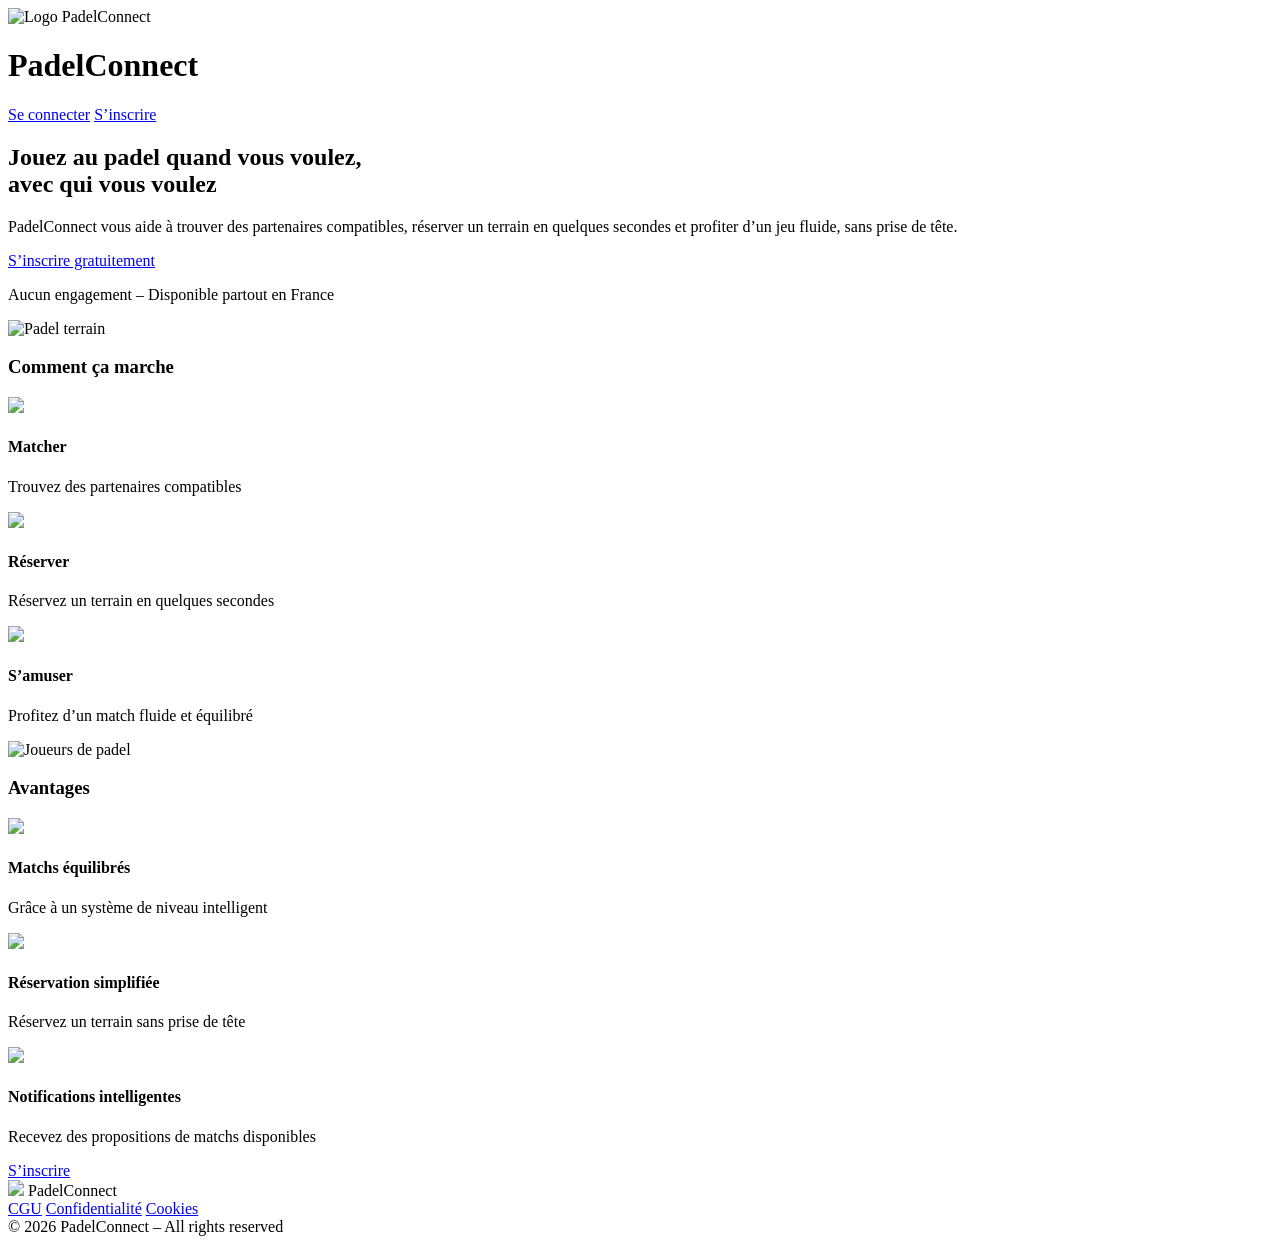
==== index.html @ 623662a9 "ajout des images et de la page landing" ====
<!DOCTYPE html>
<html lang="fr">
<head>
    <meta charset="UTF-8">
    <meta name="viewport" content="width=device-width, initial-scale=1.0">
    <meta name="description" content="PadelConnect vous aide à trouver des partenaires compatibles, réserver un terrain en quelques secondes et profiter d’un jeu fluide, sans prise de tête.">
    <title>PadelConnect – Jouez au padel quand vous voulez</title>
    <link rel="stylesheet" href="style.css">
    <link rel="shortcut icon" href="./Images/favicon.ico" type="image/x-icon">
</head>

<body>

    <!-- NAVBAR -->
    <header class="navbar">
        <div class="nav-left">
            <img src="logo.png" alt="Logo PadelConnect" class="logo">
            <h1>PadelConnect</h1>
        </div>

        <div class="nav-right">
            <a href="#">Se connecter</a>
            <a href="#" class="btn-primary">S’inscrire</a>
        </div>
    </header>


    <!-- HERO -->
    <section class="hero">
        <div class="hero-text">
            <h2>Jouez au padel quand vous voulez,<br> avec qui vous voulez</h2>
            <p>PadelConnect vous aide à trouver des partenaires compatibles, réserver un terrain en quelques secondes et profiter d’un jeu fluide, sans prise de tête.</p>

            <a href="#" class="btn-primary hero-btn">S’inscrire gratuitement</a>
            <p class="micro-text">Aucun engagement – Disponible partout en France</p>
        </div>

        <div class="hero-img">
            <img src="hero.jpg" alt="Padel terrain">
        </div>
    </section>


    <!-- COMMENT ÇA MARCHE -->
    <section class="steps">
        <h3>Comment ça marche</h3>

        <div class="steps-grid">

            <div class="step-card">
                <img src="icon-match.png" class="icon">
                <h4>Matcher</h4>
                <p>Trouvez des partenaires compatibles</p>
            </div>

            <div class="step-card">
                <img src="icon-reserve.png" class="icon">
                <h4>Réserver</h4>
                <p>Réservez un terrain en quelques secondes</p>
            </div>

            <div class="step-card">
                <img src="icon-play.png" class="icon">
                <h4>S’amuser</h4>
                <p>Profitez d’un match fluide et équilibré</p>
            </div>

        </div>

        <div class="steps-img">
            <img src="padel-court.jpg" alt="Joueurs de padel">
        </div>
    </section>


    <!-- AVANTAGES -->
    <section class="advantages">
        <h3>Avantages</h3>

        <div class="adv-grid">

            <div class="adv-card">
                <img src="icon-balance.png" class="icon">
                <h4>Matchs équilibrés</h4>
                <p>Grâce à un système de niveau intelligent</p>
            </div>

            <div class="adv-card">
                <img src="icon-reserve2.png" class="icon">
                <h4>Réservation simplifiée</h4>
                <p>Réservez un terrain sans prise de tête</p>
            </div>

            <div class="adv-card">
                <img src="icon-notif.png" class="icon">
                <h4>Notifications intelligentes</h4>
                <p>Recevez des propositions de matchs disponibles</p>
            </div>

        </div>

        <a href="#" class="btn-primary adv-btn">S’inscrire</a>
    </section>


    <!-- FOOTER -->
    <footer class="footer">
        <div class="footer-left">
            <img src="logo.png" class="logo">
            <span>PadelConnect</span>
        </div>

        <div class="footer-links">
            <a href="#">CGU</a>
            <a href="#">Confidentialité</a>
            <a href="#">Cookies</a>
        </div>

        <div class="footer-right">
            © 2026 PadelConnect – All rights reserved
        </div>
    </footer>

</body>
</html>
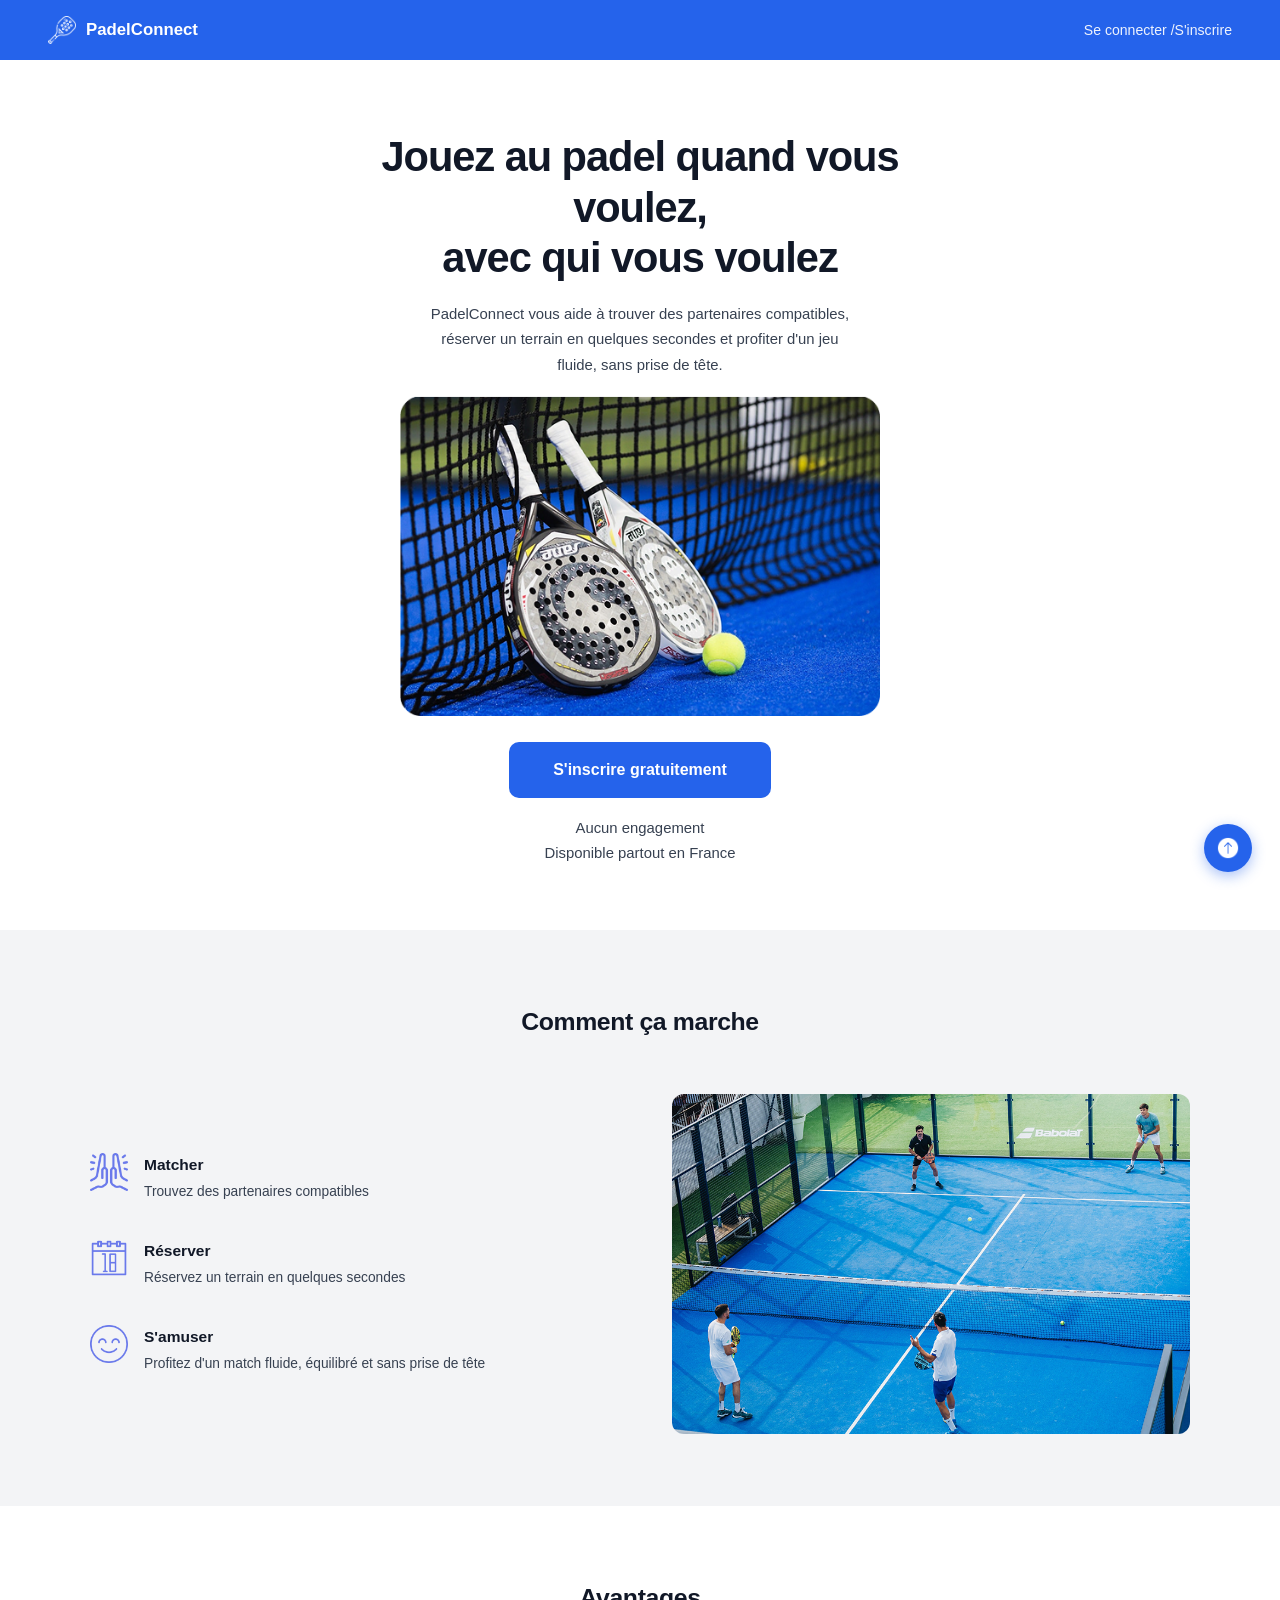
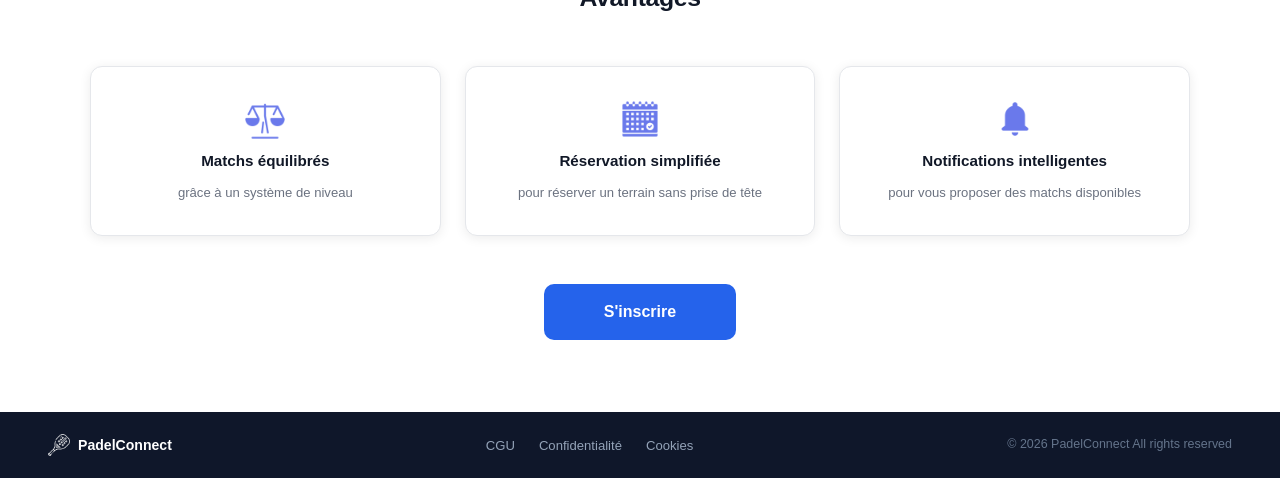
==== commit f0e53bd4: "index et css de modifier" ====
--- a/index.html
+++ b/index.html
@@ -1,9 +1,11 @@
 <!DOCTYPE html>
 <html lang="fr">
+
 <head>
     <meta charset="UTF-8">
     <meta name="viewport" content="width=device-width, initial-scale=1.0">
-    <meta name="description" content="PadelConnect vous aide à trouver des partenaires compatibles, réserver un terrain en quelques secondes et profiter d’un jeu fluide, sans prise de tête.">
+    <meta name="description"
+        content="PadelConnect vous aide à trouver des partenaires compatibles, réserver un terrain en quelques secondes et profiter d'un jeu fluide, sans prise de tête.">
     <title>PadelConnect – Jouez au padel quand vous voulez</title>
     <link rel="stylesheet" href="style.css">
     <link rel="shortcut icon" href="./Images/favicon.ico" type="image/x-icon">
@@ -14,13 +16,12 @@
     <!-- NAVBAR -->
     <header class="navbar">
         <div class="nav-left">
-            <img src="logo.png" alt="Logo PadelConnect" class="logo">
+            <img src="./Images/logoW.png" alt="Logo PadelConnect" class="logo">
             <h1>PadelConnect</h1>
         </div>
-
         <div class="nav-right">
-            <a href="#">Se connecter</a>
-            <a href="#" class="btn-primary">S’inscrire</a>
+            <a href="#">Se connecter /</a>
+            <a href="#"> S'inscrire</a>
         </div>
     </header>
 
@@ -29,14 +30,14 @@
     <section class="hero">
         <div class="hero-text">
             <h2>Jouez au padel quand vous voulez,<br> avec qui vous voulez</h2>
-            <p>PadelConnect vous aide à trouver des partenaires compatibles, réserver un terrain en quelques secondes et profiter d’un jeu fluide, sans prise de tête.</p>
+            <p>PadelConnect vous aide à trouver des partenaires compatibles, réserver un terrain en quelques secondes et
+                profiter d'un jeu fluide, sans prise de tête.</p>
+            <div class="hero-img">
+                <img src="./Images/padelraquette.png" alt="Padel raquette">
+            </div>
 
-            <a href="#" class="btn-primary hero-btn">S’inscrire gratuitement</a>
-            <p class="micro-text">Aucun engagement – Disponible partout en France</p>
-        </div>
-
-        <div class="hero-img">
-            <img src="hero.jpg" alt="Padel terrain">
+            <a href="#" class="btn-primary hero-btn">S'inscrire gratuitement</a>
+            <p class="micro-text">Aucun engagement<br>Disponible partout en France</p>
         </div>
     </section>
 
@@ -45,30 +46,39 @@
     <section class="steps">
         <h3>Comment ça marche</h3>
 
-        <div class="steps-grid">
+        <!-- ⚠️ Ajout du wrapper .steps-body pour le layout 2 colonnes -->
+        <div class="steps-body">
+            <div class="steps-grid">
 
-            <div class="step-card">
-                <img src="icon-match.png" class="icon">
-                <h4>Matcher</h4>
-                <p>Trouvez des partenaires compatibles</p>
+                <div class="step-card">
+                    <img src="./Images/matcher.png" class="icon" alt="">
+                    <div>
+                        <h4>Matcher</h4>
+                        <p>Trouvez des partenaires compatibles</p>
+                    </div>
+                </div>
+
+                <div class="step-card">
+                    <img src="./Images/calendar.png" class="icon" alt="">
+                    <div>
+                        <h4>Réserver</h4>
+                        <p>Réservez un terrain en quelques secondes</p>
+                    </div>
+                </div>
+
+                <div class="step-card">
+                    <img src="./Images/smile.png" class="icon" alt="">
+                    <div>
+                        <h4>S'amuser</h4>
+                        <p>Profitez d'un match fluide, équilibré et sans prise de tête</p>
+                    </div>
+                </div>
+
             </div>
 
-            <div class="step-card">
-                <img src="icon-reserve.png" class="icon">
-                <h4>Réserver</h4>
-                <p>Réservez un terrain en quelques secondes</p>
+            <div class="steps-img">
+                <img src="./Images/padelterrain.png" alt="Joueurs de padel">
             </div>
-
-            <div class="step-card">
-                <img src="icon-play.png" class="icon">
-                <h4>S’amuser</h4>
-                <p>Profitez d’un match fluide et équilibré</p>
-            </div>
-
-        </div>
-
-        <div class="steps-img">
-            <img src="padel-court.jpg" alt="Joueurs de padel">
         </div>
     </section>
 
@@ -80,33 +90,39 @@
         <div class="adv-grid">
 
             <div class="adv-card">
-                <img src="icon-balance.png" class="icon">
+                <img src="./Images/equilibre.png" class="icon" alt="">
                 <h4>Matchs équilibrés</h4>
-                <p>Grâce à un système de niveau intelligent</p>
+                <p>grâce à un système de niveau</p>
             </div>
 
             <div class="adv-card">
-                <img src="icon-reserve2.png" class="icon">
+                <img src="./Images/reservation.png" class="icon" alt="">
                 <h4>Réservation simplifiée</h4>
-                <p>Réservez un terrain sans prise de tête</p>
+                <p>pour réserver un terrain sans prise de tête</p>
             </div>
 
             <div class="adv-card">
-                <img src="icon-notif.png" class="icon">
+                <img src="./Images/notification.png" class="icon" alt="">
                 <h4>Notifications intelligentes</h4>
-                <p>Recevez des propositions de matchs disponibles</p>
+                <p>pour vous proposer des matchs disponibles</p>
             </div>
 
         </div>
 
-        <a href="#" class="btn-primary adv-btn">S’inscrire</a>
+        <a href="#" class="btn-primary adv-btn">S'inscrire</a>
     </section>
+
+
+    <!-- BACK TO TOP -->
+    <a href="#" class="back-to-top" aria-label="Retour en haut">
+        <img src="./Images/fleche.png" alt="">
+    </a>
 
 
     <!-- FOOTER -->
     <footer class="footer">
         <div class="footer-left">
-            <img src="logo.png" class="logo">
+            <img src="./Images/logoN.png" class="logo" alt="">
             <span>PadelConnect</span>
         </div>
 
@@ -117,9 +133,10 @@
         </div>
 
         <div class="footer-right">
-            © 2026 PadelConnect – All rights reserved
+            © 2026 PadelConnect All rights reserved
         </div>
     </footer>
 
 </body>
-</html>
+
+</html>
--- a/style.css
+++ b/style.css
@@ -0,0 +1,409 @@
+/* ============================================
+   PADELCONNECT — style.css
+   ============================================ */
+
+/* ---------- Reset & Base ---------- */
+*, *::before, *::after {
+    margin: 0;
+    padding: 0;
+    box-sizing: border-box;
+}
+
+:root {
+    --blue:       #2563EB;
+    --blue-hover: #1D4ED8;
+    --text-dark:  #111827;
+    --text-mid:   #374151;
+    --text-soft:  #6B7280;
+    --bg-white:   #FFFFFF;
+    --bg-gray:    #F3F4F6;
+    --border:     #E5E7EB;
+    --radius:     12px;
+    --shadow:     0 2px 12px rgba(0,0,0,0.08);
+    --font:       'Segoe UI', 'Helvetica Neue', Arial, sans-serif;
+    --max-w:      1100px;
+}
+
+html { scroll-behavior: smooth; }
+
+body {
+    font-family: var(--font);
+    color: var(--text-dark);
+    background: var(--bg-white);
+    line-height: 1.6;
+    font-size: 16px;
+}
+
+img { display: block; max-width: 100%; }
+a   { text-decoration: none; color: inherit; }
+
+/* ---------- Button ---------- */
+.btn-primary {
+    display: inline-block;
+    background: var(--blue);
+    color: #fff;
+    font-size: 1rem;
+    font-weight: 600;
+    padding: 14px 40px;
+    border-radius: var(--radius);
+    cursor: pointer;
+    transition: background 0.2s, transform 0.15s;
+    border: none;
+    text-align: center;
+}
+.btn-primary:hover {
+    background: var(--blue-hover);
+    transform: translateY(-1px);
+}
+
+/* ============================================
+   NAVBAR
+   ============================================ */
+.navbar {
+    position: sticky;
+    top: 0;
+    z-index: 100;
+    background: var(--blue);
+    display: flex;
+    align-items: center;
+    justify-content: space-between;
+    padding: 0 48px;
+    height: 60px;
+}
+
+.nav-left {
+    display: flex;
+    align-items: center;
+    gap: 10px;
+}
+
+.nav-left .logo {
+    width: 28px;
+    height: 28px;
+    object-fit: contain;
+    filter: brightness(0) invert(1);
+}
+
+.nav-left h1 {
+    font-size: 1.05rem;
+    font-weight: 700;
+    color: #fff;
+}
+
+.nav-right {
+    display: flex;
+    align-items: center;
+}
+
+.nav-right a {
+    color: #fff;
+    font-size: 0.88rem;
+    font-weight: 500;
+    opacity: 0.92;
+    transition: opacity 0.2s;
+}
+.nav-right a:hover { opacity: 1; text-decoration: underline; }
+
+/* ============================================
+   HERO
+   ============================================ */
+.hero {
+    background: var(--bg-white);
+    display: flex;
+    flex-direction: column;
+    align-items: center;
+    text-align: center;
+    padding: 72px 24px 64px;
+    gap: 32px;
+}
+
+.hero-text {
+    display: flex;
+    flex-direction: column;
+    align-items: center;
+    gap: 18px;
+    max-width: 620px;
+}
+
+.hero-text h2 {
+    font-size: clamp(1.9rem, 3.5vw, 2.6rem);
+    font-weight: 800;
+    line-height: 1.22;
+    color: var(--text-dark);
+    letter-spacing: -0.025em;
+}
+
+.hero-text > p {
+    font-size: 0.93rem;
+    color: var(--text-mid);
+    max-width: 420px;
+    line-height: 1.7;
+}
+
+.hero-btn {
+    margin-top: 8px;
+    padding: 15px 44px;
+    font-size: 1rem;
+    border-radius: 10px;
+}
+
+.micro-text {
+    font-size: 0.76rem;
+    color: var(--text-soft);
+    line-height: 1.6;
+}
+
+.hero-img {
+    width: 100%;
+    max-width: 480px;
+}
+.hero-img img {
+    width: 100%;
+    border-radius: var(--radius);
+    object-fit: cover;
+}
+
+/* ============================================
+   COMMENT ÇA MARCHE
+   ============================================ */
+.steps {
+    background: var(--bg-gray);
+    padding: 72px 48px;
+}
+
+.steps > h3 {
+    text-align: center;
+    font-size: 1.55rem;
+    font-weight: 800;
+    color: var(--text-dark);
+    letter-spacing: -0.015em;
+    margin-bottom: 52px;
+}
+
+/* Two-column layout: step list left, image right */
+.steps-body {
+    display: grid;
+    grid-template-columns: 1fr 1fr;
+    gap: 64px;
+    align-items: center;
+    max-width: var(--max-w);
+    margin: 0 auto;
+}
+
+.steps-grid {
+    display: flex;
+    flex-direction: column;
+    gap: 36px;
+}
+
+.step-card {
+    display: flex;
+    align-items: flex-start;
+    gap: 16px;
+}
+
+.step-card .icon {
+    width: 38px;
+    height: 38px;
+    object-fit: contain;
+    flex-shrink: 0;
+    /* blue tint for monochrome icons */
+    filter: invert(30%) sepia(90%) saturate(1400%) hue-rotate(210deg) brightness(92%);
+}
+
+.step-card h4 {
+    font-size: 0.97rem;
+    font-weight: 700;
+    color: var(--text-dark);
+    margin-bottom: 3px;
+}
+
+.step-card p {
+    font-size: 0.86rem;
+    color: var(--text-mid);
+}
+
+.steps-img img {
+    width: 100%;
+    border-radius: var(--radius);
+    object-fit: cover;
+    max-height: 340px;
+}
+
+/* ============================================
+   AVANTAGES
+   ============================================ */
+.advantages {
+    background: var(--bg-white);
+    padding: 72px 48px;
+    text-align: center;
+}
+
+.advantages > h3 {
+    font-size: 1.55rem;
+    font-weight: 800;
+    color: var(--text-dark);
+    letter-spacing: -0.015em;
+    margin-bottom: 48px;
+}
+
+.adv-grid {
+    display: grid;
+    grid-template-columns: repeat(3, 1fr);
+    gap: 24px;
+    max-width: var(--max-w);
+    margin: 0 auto 48px;
+}
+
+.adv-card {
+    background: var(--bg-white);
+    border: 1px solid var(--border);
+    border-radius: var(--radius);
+    padding: 32px 24px;
+    display: flex;
+    flex-direction: column;
+    align-items: center;
+    gap: 10px;
+    box-shadow: var(--shadow);
+    transition: transform 0.2s, box-shadow 0.2s;
+}
+.adv-card:hover {
+    transform: translateY(-3px);
+    box-shadow: 0 6px 24px rgba(0,0,0,0.1);
+}
+
+.adv-card .icon {
+    width: 40px;
+    height: 40px;
+    object-fit: contain;
+    filter: invert(30%) sepia(90%) saturate(1400%) hue-rotate(210deg) brightness(92%);
+}
+
+.adv-card h4 {
+    font-size: 0.95rem;
+    font-weight: 700;
+    color: var(--text-dark);
+}
+
+.adv-card p {
+    font-size: 0.82rem;
+    color: var(--text-soft);
+    line-height: 1.55;
+}
+
+.adv-btn {
+    padding: 15px 60px;
+    border-radius: 10px;
+    font-size: 1rem;
+}
+
+/* ============================================
+   BACK TO TOP
+   ============================================ */
+.back-to-top {
+    position: fixed;
+    bottom: 28px;
+    right: 28px;
+    width: 48px;
+    height: 48px;
+    background: var(--blue);
+    border-radius: 50%;
+    display: flex;
+    align-items: center;
+    justify-content: center;
+    cursor: pointer;
+    z-index: 200;
+    box-shadow: 0 4px 14px rgba(37,99,235,0.4);
+    transition: transform 0.2s, box-shadow 0.2s;
+    text-decoration: none;
+}
+.back-to-top:hover {
+    transform: translateY(-2px);
+    box-shadow: 0 6px 20px rgba(37,99,235,0.45);
+}
+.back-to-top img {
+    width: 22px;
+    height: 22px;
+    filter: brightness(0) invert(1);
+}
+
+/* ============================================
+   FOOTER
+   ============================================ */
+.footer {
+    background: #0F172A;
+    color: #94A3B8;
+    display: flex;
+    align-items: center;
+    justify-content: space-between;
+    padding: 22px 48px;
+    font-size: 0.82rem;
+    gap: 24px;
+}
+
+.footer-left {
+    display: flex;
+    align-items: center;
+    gap: 8px;
+    font-weight: 600;
+    color: #fff;
+    font-size: 0.88rem;
+}
+
+.footer-left .logo {
+    width: 22px;
+    height: 22px;
+    object-fit: contain;
+    filter: brightness(0) invert(1);
+}
+
+.footer-links {
+    display: flex;
+    gap: 24px;
+}
+
+.footer-links a {
+    color: #94A3B8;
+    font-size: 0.82rem;
+    transition: color 0.2s;
+}
+.footer-links a:hover { color: #fff; }
+
+.footer-right {
+    color: #64748B;
+    font-size: 0.78rem;
+}
+
+/* ============================================
+   RESPONSIVE — tablet / mobile
+   ============================================ */
+@media (max-width: 900px) {
+    .steps-body {
+        grid-template-columns: 1fr;
+        gap: 40px;
+    }
+    .steps-img { display: none; }
+
+    .adv-grid {
+        grid-template-columns: repeat(2, 1fr);
+    }
+}
+
+@media (max-width: 600px) {
+    .navbar  { padding: 0 20px; }
+    .steps   { padding: 52px 20px; }
+    .advantages { padding: 52px 20px; }
+
+    .hero-text h2 { font-size: 1.65rem; }
+
+    .adv-grid {
+        grid-template-columns: 1fr;
+    }
+
+    .footer {
+        flex-direction: column;
+        align-items: flex-start;
+        padding: 24px 20px;
+        gap: 14px;
+    }
+}
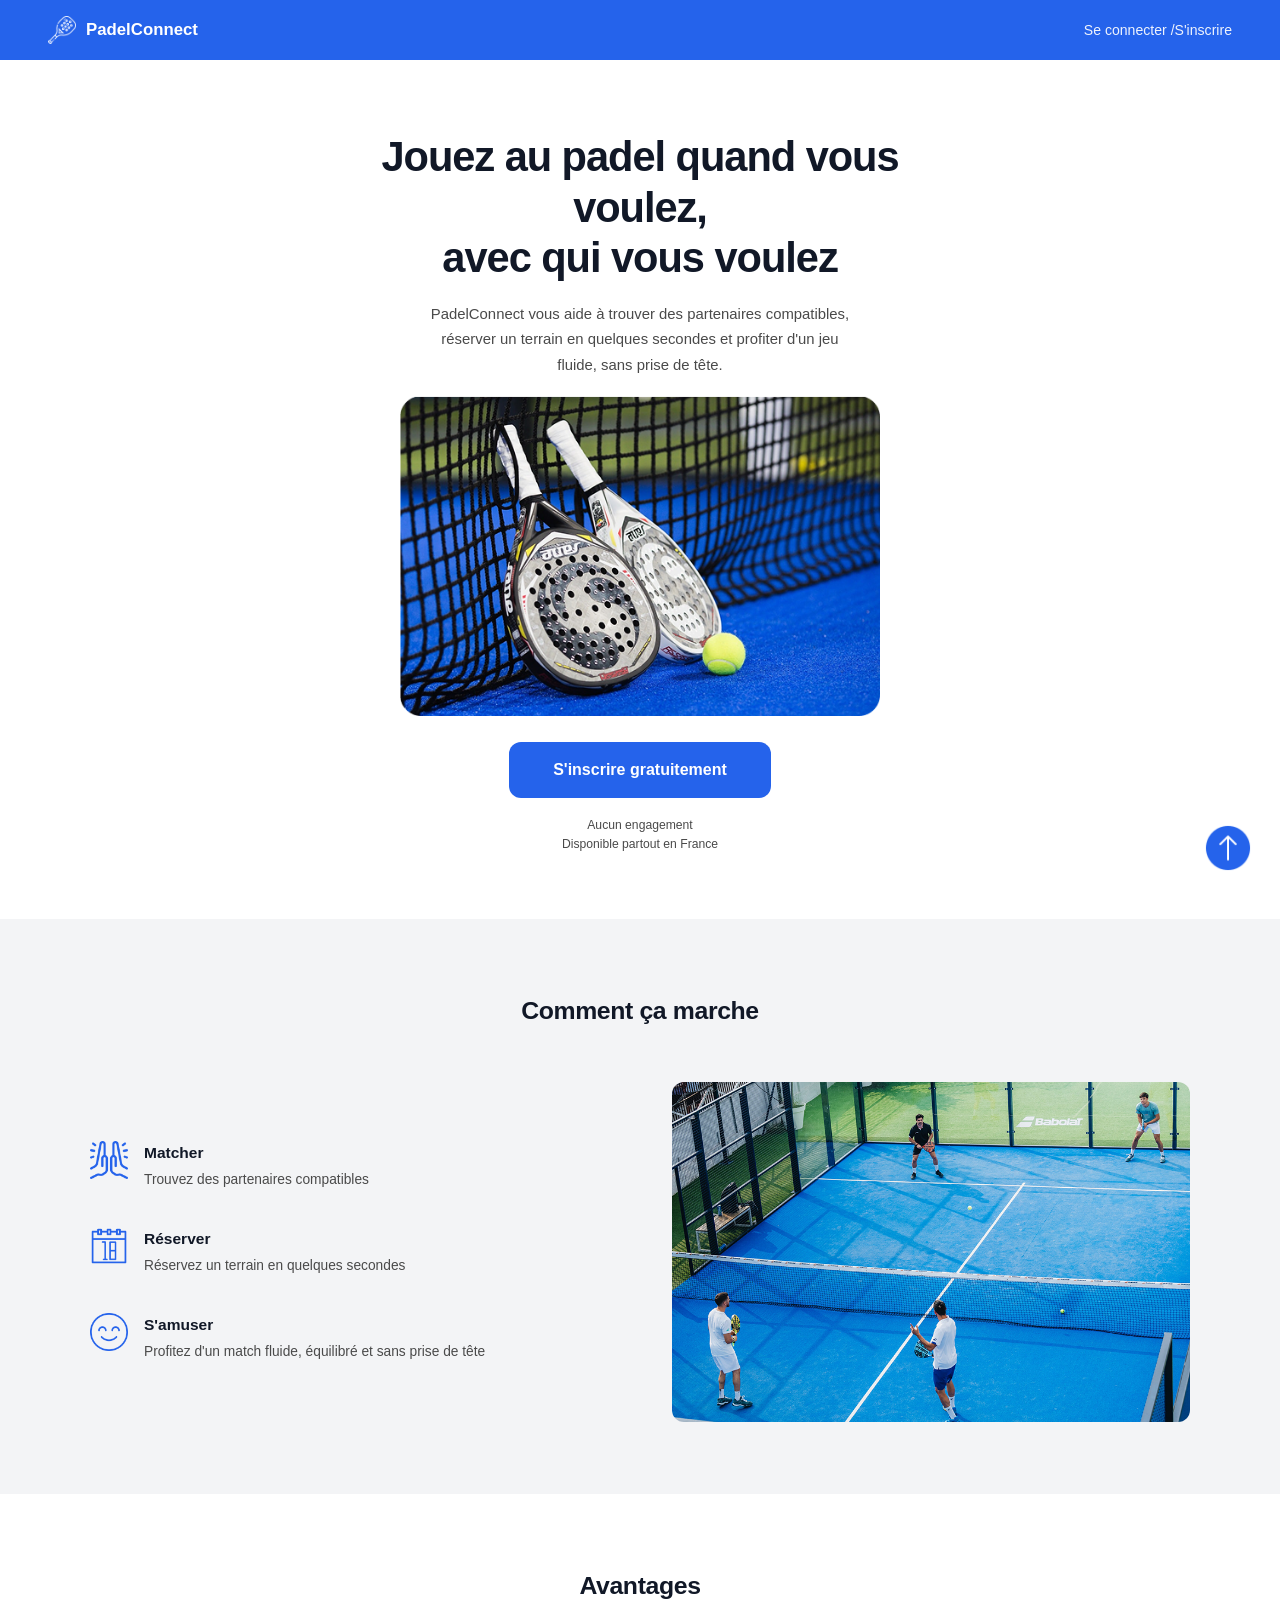
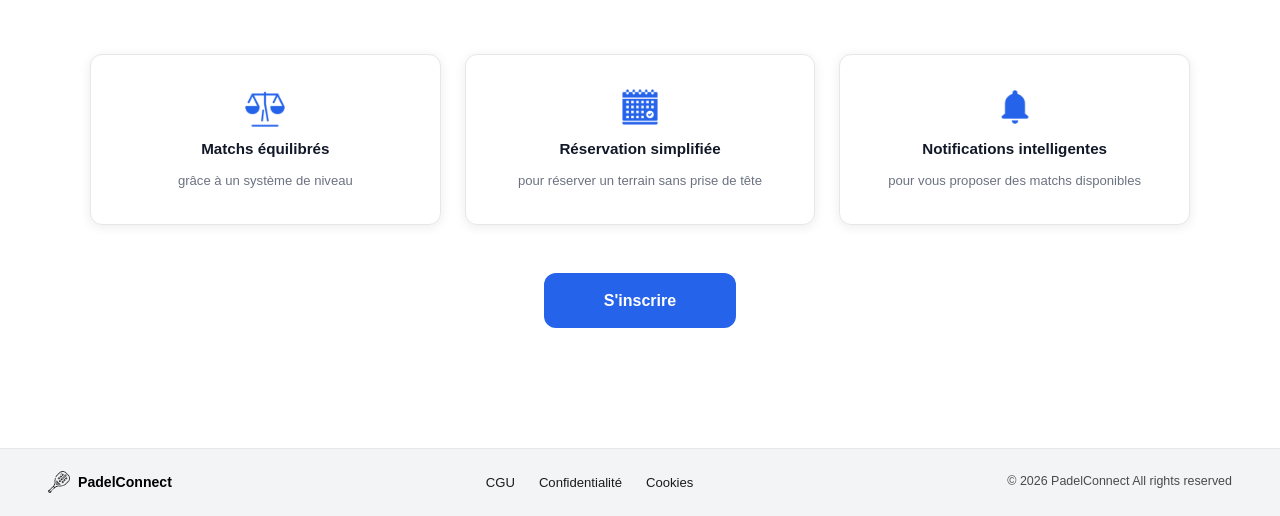
==== commit 80f308dc: "modification du css et de l'index.html" ====
--- a/index.html
+++ b/index.html
@@ -12,7 +12,6 @@
 </head>
 
 <body>
-
     <!-- NAVBAR -->
     <header class="navbar">
         <div class="nav-left">
@@ -51,7 +50,7 @@
             <div class="steps-grid">
 
                 <div class="step-card">
-                    <img src="./Images/matcher.png" class="icon" alt="">
+                    <img src="./Images/matcher.png" class="icon" alt="Matcher">
                     <div>
                         <h4>Matcher</h4>
                         <p>Trouvez des partenaires compatibles</p>
@@ -59,7 +58,7 @@
                 </div>
 
                 <div class="step-card">
-                    <img src="./Images/calendar.png" class="icon" alt="">
+                    <img src="./Images/calendar.png" class="icon" alt="Calendrier">
                     <div>
                         <h4>Réserver</h4>
                         <p>Réservez un terrain en quelques secondes</p>
@@ -67,7 +66,7 @@
                 </div>
 
                 <div class="step-card">
-                    <img src="./Images/smile.png" class="icon" alt="">
+                    <img src="./Images/smile.png" class="icon" alt="S'amuser">
                     <div>
                         <h4>S'amuser</h4>
                         <p>Profitez d'un match fluide, équilibré et sans prise de tête</p>
@@ -90,19 +89,19 @@
         <div class="adv-grid">
 
             <div class="adv-card">
-                <img src="./Images/equilibre.png" class="icon" alt="">
+                <img src="./Images/equilibre.png" class="icon" alt="Équilibre">
                 <h4>Matchs équilibrés</h4>
                 <p>grâce à un système de niveau</p>
             </div>
 
             <div class="adv-card">
-                <img src="./Images/reservation.png" class="icon" alt="">
+                <img src="./Images/reservation.png" class="icon" alt="Réservation">
                 <h4>Réservation simplifiée</h4>
                 <p>pour réserver un terrain sans prise de tête</p>
             </div>
 
             <div class="adv-card">
-                <img src="./Images/notification.png" class="icon" alt="">
+                <img src="./Images/notification.png" class="icon" alt="Notification">
                 <h4>Notifications intelligentes</h4>
                 <p>pour vous proposer des matchs disponibles</p>
             </div>
@@ -115,14 +114,14 @@
 
     <!-- BACK TO TOP -->
     <a href="#" class="back-to-top" aria-label="Retour en haut">
-        <img src="./Images/fleche.png" alt="">
+        <img src="./Images/fleche.png" alt="Flèche vers le haut">
     </a>
 
 
     <!-- FOOTER -->
     <footer class="footer">
         <div class="footer-left">
-            <img src="./Images/logoN.png" class="logo" alt="">
+            <img src="./Images/logoN.png" class="logo" alt="Logo PadelConnect">
             <span>PadelConnect</span>
         </div>
 
--- a/style.css
+++ b/style.css
@@ -1,30 +1,29 @@
-/* ============================================
-   PADELCONNECT — style.css
-   ============================================ */
-
-/* ---------- Reset & Base ---------- */
-*, *::before, *::after {
+*,
+*::before,
+*::after {
     margin: 0;
     padding: 0;
     box-sizing: border-box;
 }
 
 :root {
-    --blue:       #2563EB;
+    --blue: #2563EB;
     --blue-hover: #1D4ED8;
-    --text-dark:  #111827;
-    --text-mid:   #374151;
-    --text-soft:  #6B7280;
-    --bg-white:   #FFFFFF;
-    --bg-gray:    #F3F4F6;
-    --border:     #E5E7EB;
-    --radius:     12px;
-    --shadow:     0 2px 12px rgba(0,0,0,0.08);
-    --font:       'Segoe UI', 'Helvetica Neue', Arial, sans-serif;
-    --max-w:      1100px;
-}
-
-html { scroll-behavior: smooth; }
+    --text-dark: #111827;
+    --text-mid: #4A4A4A;
+    --text-soft: #6B7280;
+    --bg-white: #FFFFFF;
+    --bg-gray: #F3F4F6;
+    --border: #E5E7EB;
+    --radius: 12px;
+    --shadow: 0 2px 12px rgba(0, 0, 0, 0.08);
+    --font: 'Segoe UI', 'Helvetica Neue', Arial, sans-serif;
+    --max-w: 1100px;
+}
+
+html {
+    scroll-behavior: smooth;
+}
 
 body {
     font-family: var(--font);
@@ -34,10 +33,15 @@
     font-size: 16px;
 }
 
-img { display: block; max-width: 100%; }
-a   { text-decoration: none; color: inherit; }
-
-/* ---------- Button ---------- */
+img {
+    display: block;
+    max-width: 100%;
+}
+
+a {
+    text-decoration: none;
+}
+
 .btn-primary {
     display: inline-block;
     background: var(--blue);
@@ -51,16 +55,13 @@
     border: none;
     text-align: center;
 }
+
 .btn-primary:hover {
     background: var(--blue-hover);
     transform: translateY(-1px);
 }
 
-/* ============================================
-   NAVBAR
-   ============================================ */
 .navbar {
-    position: sticky;
     top: 0;
     z-index: 100;
     background: var(--blue);
@@ -81,7 +82,6 @@
     width: 28px;
     height: 28px;
     object-fit: contain;
-    filter: brightness(0) invert(1);
 }
 
 .nav-left h1 {
@@ -102,11 +102,12 @@
     opacity: 0.92;
     transition: opacity 0.2s;
 }
-.nav-right a:hover { opacity: 1; text-decoration: underline; }
-
-/* ============================================
-   HERO
-   ============================================ */
+
+.nav-right a:hover {
+    opacity: 1;
+
+}
+
 .hero {
     background: var(--bg-white);
     display: flex;
@@ -133,45 +134,49 @@
     letter-spacing: -0.025em;
 }
 
-.hero-text > p {
+.micro-text {
+    font-size: 0.76rem;
+    color: #000000;
+    line-height: 1.6;
+}
+
+.hero-text p {
     font-size: 0.93rem;
     color: var(--text-mid);
     max-width: 420px;
     line-height: 1.7;
 }
 
+.hero-img {
+    width: 100%;
+    max-width: 480px;
+}
+
+.hero-img img {
+    width: 100%;
+    border-radius: var(--radius);
+    object-fit: cover;
+}
+
 .hero-btn {
     margin-top: 8px;
     padding: 15px 44px;
     font-size: 1rem;
-    border-radius: 10px;
-}
-
-.micro-text {
+    border-radius: var(--radius);
+}
+
+.hero-text .micro-text {
     font-size: 0.76rem;
-    color: var(--text-soft);
+    color: var(--text-mid);
     line-height: 1.6;
 }
 
-.hero-img {
-    width: 100%;
-    max-width: 480px;
-}
-.hero-img img {
-    width: 100%;
-    border-radius: var(--radius);
-    object-fit: cover;
-}
-
-/* ============================================
-   COMMENT ÇA MARCHE
-   ============================================ */
 .steps {
     background: var(--bg-gray);
     padding: 72px 48px;
 }
 
-.steps > h3 {
+.steps>h3 {
     text-align: center;
     font-size: 1.55rem;
     font-weight: 800;
@@ -180,7 +185,6 @@
     margin-bottom: 52px;
 }
 
-/* Two-column layout: step list left, image right */
 .steps-body {
     display: grid;
     grid-template-columns: 1fr 1fr;
@@ -207,8 +211,6 @@
     height: 38px;
     object-fit: contain;
     flex-shrink: 0;
-    /* blue tint for monochrome icons */
-    filter: invert(30%) sepia(90%) saturate(1400%) hue-rotate(210deg) brightness(92%);
 }
 
 .step-card h4 {
@@ -230,16 +232,13 @@
     max-height: 340px;
 }
 
-/* ============================================
-   AVANTAGES
-   ============================================ */
 .advantages {
     background: var(--bg-white);
     padding: 72px 48px;
     text-align: center;
 }
 
-.advantages > h3 {
+.advantages>h3 {
     font-size: 1.55rem;
     font-weight: 800;
     color: var(--text-dark);
@@ -267,16 +266,16 @@
     box-shadow: var(--shadow);
     transition: transform 0.2s, box-shadow 0.2s;
 }
+
 .adv-card:hover {
     transform: translateY(-3px);
-    box-shadow: 0 6px 24px rgba(0,0,0,0.1);
+    box-shadow: 0 6px 24px rgba(0, 0, 0, 0.1);
 }
 
 .adv-card .icon {
     width: 40px;
     height: 40px;
     object-fit: contain;
-    filter: invert(30%) sepia(90%) saturate(1400%) hue-rotate(210deg) brightness(92%);
 }
 
 .adv-card h4 {
@@ -293,46 +292,34 @@
 
 .adv-btn {
     padding: 15px 60px;
-    border-radius: 10px;
+    border-radius: var(--radius);
     font-size: 1rem;
 }
 
-/* ============================================
-   BACK TO TOP
-   ============================================ */
 .back-to-top {
     position: fixed;
     bottom: 28px;
     right: 28px;
     width: 48px;
     height: 48px;
-    background: var(--blue);
     border-radius: 50%;
     display: flex;
     align-items: center;
     justify-content: center;
     cursor: pointer;
     z-index: 200;
-    box-shadow: 0 4px 14px rgba(37,99,235,0.4);
-    transition: transform 0.2s, box-shadow 0.2s;
     text-decoration: none;
 }
+
 .back-to-top:hover {
-    transform: translateY(-2px);
-    box-shadow: 0 6px 20px rgba(37,99,235,0.45);
-}
-.back-to-top img {
-    width: 22px;
-    height: 22px;
-    filter: brightness(0) invert(1);
-}
-
-/* ============================================
-   FOOTER
-   ============================================ */
+    transform: translateY(-1px);
+}
+    
 .footer {
-    background: #0F172A;
-    color: #94A3B8;
+    margin-top: 48px;
+    background: #F3F4F6;
+    border-top: 1px solid #E5E7EB;
+    color: #1A1A1A;
     display: flex;
     align-items: center;
     justify-content: space-between;
@@ -346,7 +333,7 @@
     align-items: center;
     gap: 8px;
     font-weight: 600;
-    color: #fff;
+    color: #000000;
     font-size: 0.88rem;
 }
 
@@ -354,35 +341,38 @@
     width: 22px;
     height: 22px;
     object-fit: contain;
-    filter: brightness(0) invert(1);
 }
 
 .footer-links {
     display: flex;
+    justify-content: center;
     gap: 24px;
 }
 
 .footer-links a {
-    color: #94A3B8;
+    color: #1A1A1A;
     font-size: 0.82rem;
     transition: color 0.2s;
 }
-.footer-links a:hover { color: #fff; }
+
+.footer-links a:hover {
+    color: #787878;
+}
 
 .footer-right {
-    color: #64748B;
+    color: #4A4A4A;
     font-size: 0.78rem;
 }
 
-/* ============================================
-   RESPONSIVE — tablet / mobile
-   ============================================ */
 @media (max-width: 900px) {
     .steps-body {
         grid-template-columns: 1fr;
         gap: 40px;
     }
-    .steps-img { display: none; }
+
+    .steps-img {
+        display: none;
+    }
 
     .adv-grid {
         grid-template-columns: repeat(2, 1fr);
@@ -390,11 +380,21 @@
 }
 
 @media (max-width: 600px) {
-    .navbar  { padding: 0 20px; }
-    .steps   { padding: 52px 20px; }
-    .advantages { padding: 52px 20px; }
-
-    .hero-text h2 { font-size: 1.65rem; }
+    .navbar {
+        padding: 0 20px;
+    }
+
+    .steps {
+        padding: 52px 20px;
+    }
+
+    .advantages {
+        padding: 52px 20px;
+    }
+
+    .hero-text h2 {
+        font-size: 1.65rem;
+    }
 
     .adv-grid {
         grid-template-columns: 1fr;
@@ -406,4 +406,4 @@
         padding: 24px 20px;
         gap: 14px;
     }
-}
+}
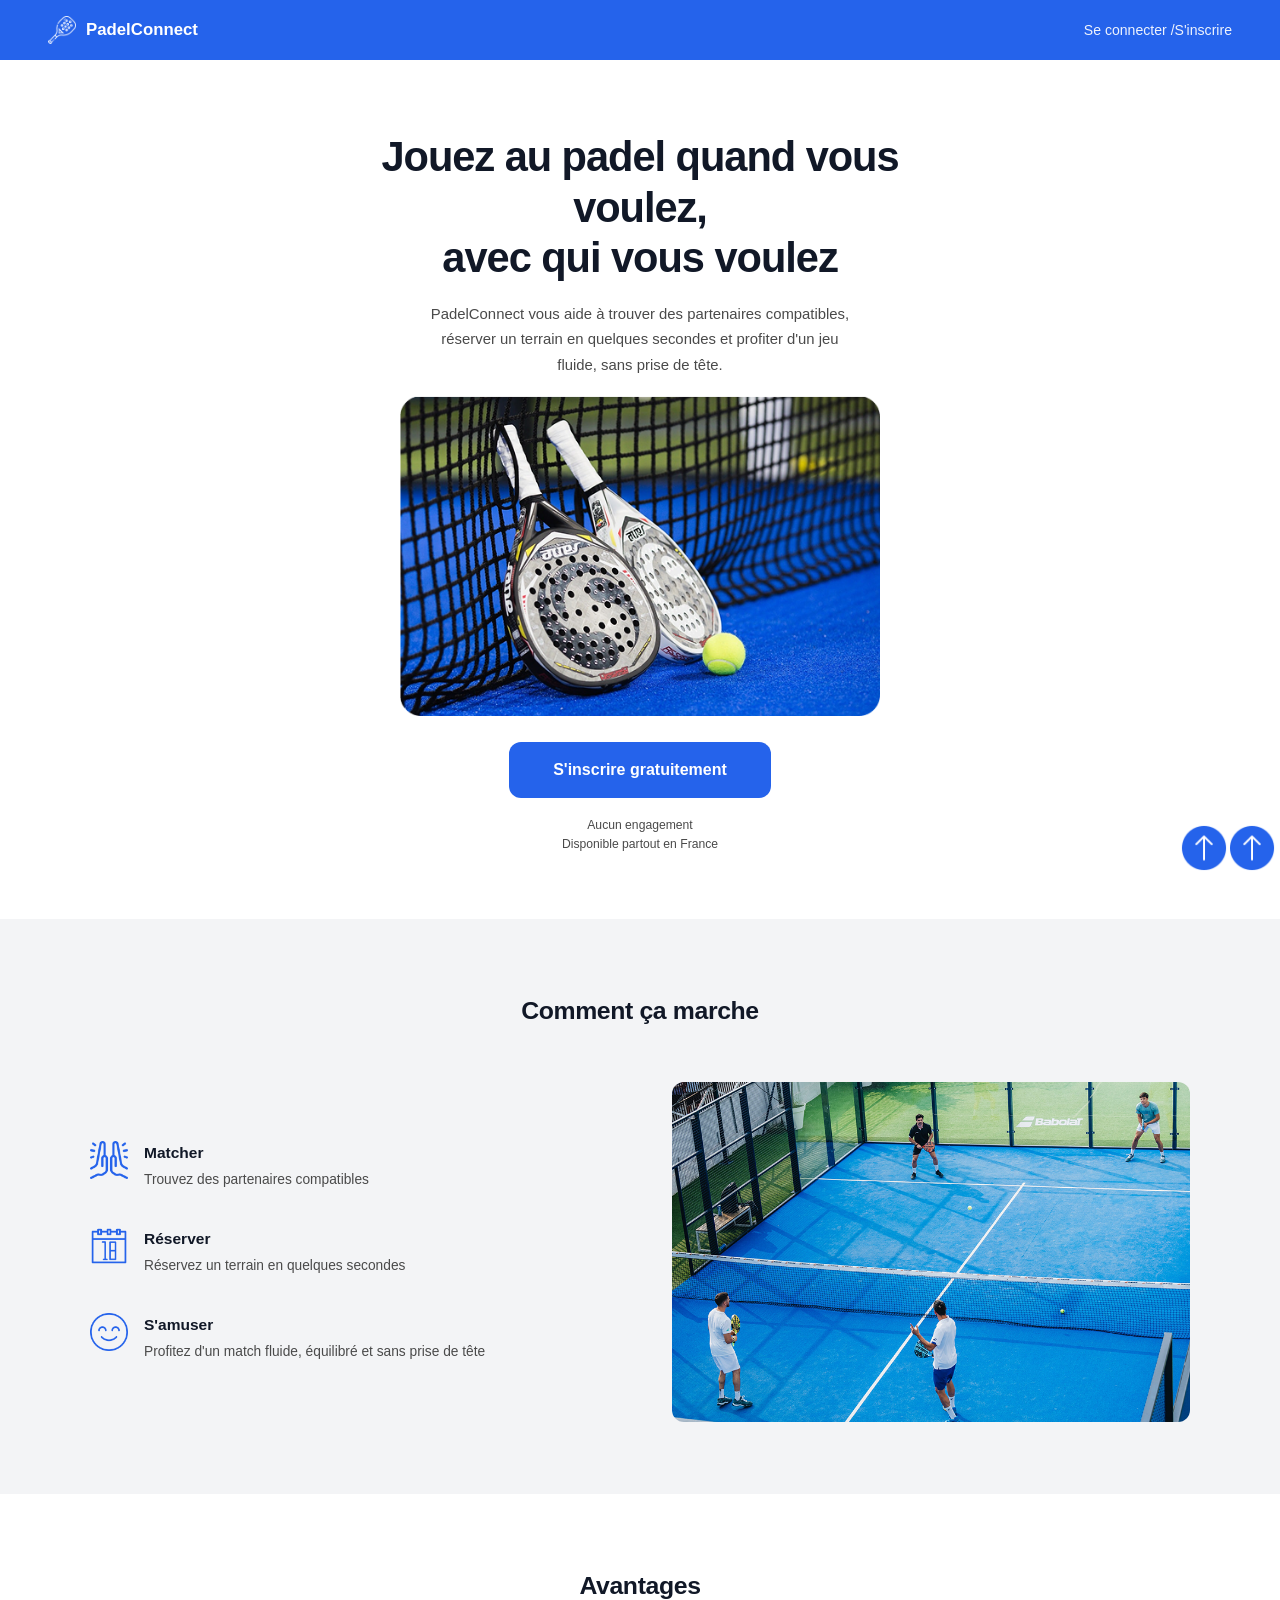
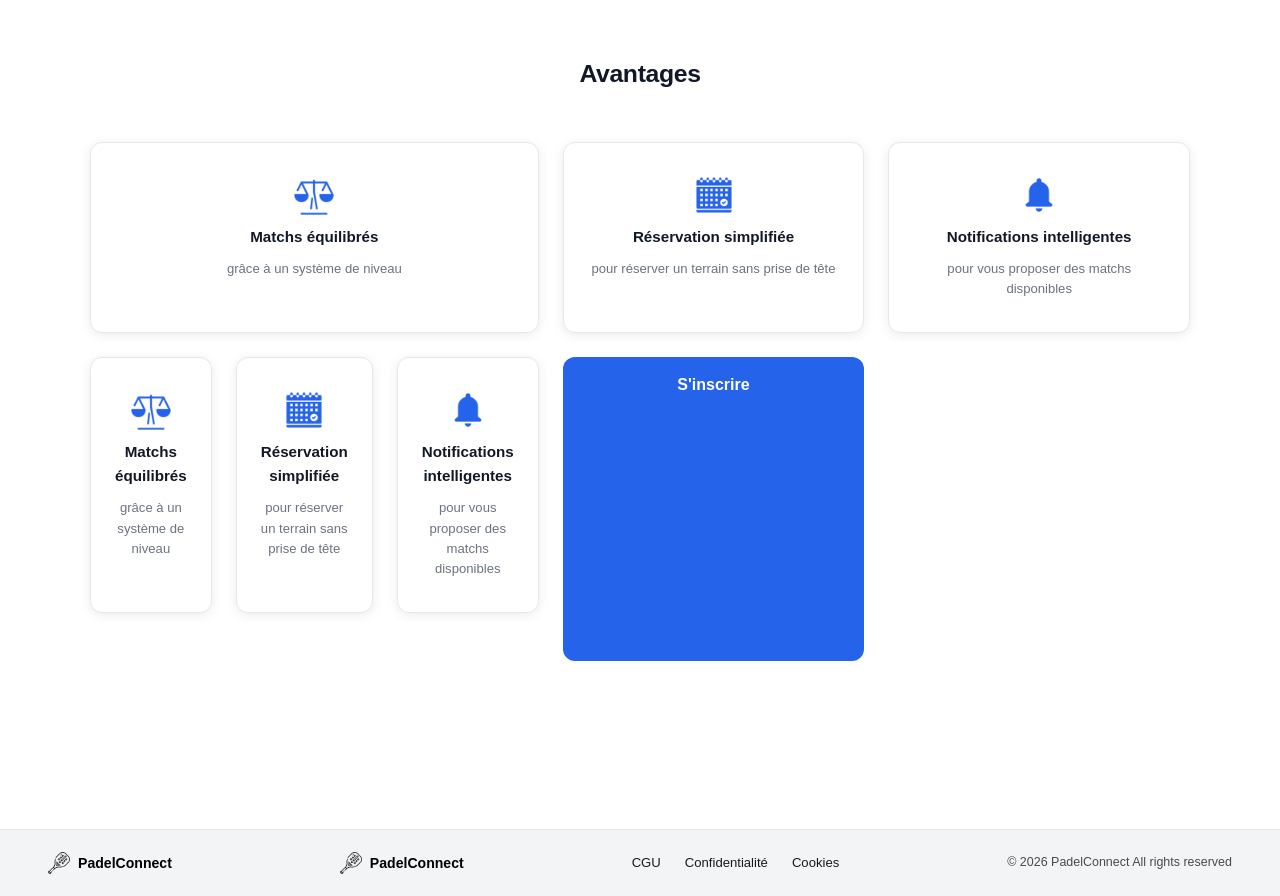
==== commit 0b45b456: "Merge branch 'main' of https://github.com/GeneralLemmon/Projet-associatif" ====
--- a/index.html
+++ b/index.html
@@ -1,12 +1,18 @@
-<!DOCTYPE html>
+<!doctype html>
 <html lang="fr">
+  <head>
+    <meta charset="UTF-8" />
+    <meta name="viewport" content="width=device-width, initial-scale=1.0" />
+    <meta
+      name="description"
+      content="PadelConnect vous aide à trouver des partenaires compatibles, réserver un terrain en quelques secondes et profiter d'un jeu fluide, sans prise de tête."
+    />
+    <title>PadelConnect – Jouez au padel quand vous voulez</title>
+    <link rel="stylesheet" href="style.css" />
+    <link rel="shortcut icon" href="./Images/favicon.ico" type="image/x-icon" />
+  </head>
 
-<head>
-    <meta charset="UTF-8">
-    <meta name="viewport" content="width=device-width, initial-scale=1.0">
-    <meta name="description"
-        content="PadelConnect vous aide à trouver des partenaires compatibles, réserver un terrain en quelques secondes et profiter d'un jeu fluide, sans prise de tête.">
-    <title>PadelConnect – Jouez au padel quand vous voulez</title>
+  <body>
     <link rel="stylesheet" href="style.css">
     <link rel="shortcut icon" href="./Images/favicon.ico" type="image/x-icon">
 </head>
@@ -14,76 +20,80 @@
 <body>
     <!-- NAVBAR -->
     <header class="navbar">
-        <div class="nav-left">
-            <img src="./Images/logoW.png" alt="Logo PadelConnect" class="logo">
-            <h1>PadelConnect</h1>
-        </div>
-        <div class="nav-right">
-            <a href="#">Se connecter /</a>
-            <a href="#"> S'inscrire</a>
-        </div>
+      <div class="nav-left">
+        <img src="./Images/logoW.png" alt="Logo PadelConnect" class="logo" />
+        <h1>PadelConnect</h1>
+      </div>
+      <div class="nav-right">
+        <a href="#">Se connecter /</a>
+        <a href="#"> S'inscrire</a>
+      </div>
     </header>
-
 
     <!-- HERO -->
     <section class="hero">
-        <div class="hero-text">
-            <h2>Jouez au padel quand vous voulez,<br> avec qui vous voulez</h2>
-            <p>PadelConnect vous aide à trouver des partenaires compatibles, réserver un terrain en quelques secondes et
-                profiter d'un jeu fluide, sans prise de tête.</p>
-            <div class="hero-img">
-                <img src="./Images/padelraquette.png" alt="Padel raquette">
-            </div>
+      <div class="hero-text">
+        <h2>
+          Jouez au padel quand vous voulez,<br />
+          avec qui vous voulez
+        </h2>
+        <p>
+          PadelConnect vous aide à trouver des partenaires compatibles, réserver
+          un terrain en quelques secondes et profiter d'un jeu fluide, sans
+          prise de tête.
+        </p>
+        <div class="hero-img">
+          <img src="./Images/padelraquette.png" alt="Padel raquette" />
+        </div>
 
-            <a href="#" class="btn-primary hero-btn">S'inscrire gratuitement</a>
-            <p class="micro-text">Aucun engagement<br>Disponible partout en France</p>
-        </div>
+        <a href="#" class="btn-primary hero-btn">S'inscrire gratuitement</a>
+        <p class="micro-text">
+          Aucun engagement<br />Disponible partout en France
+        </p>
+      </div>
     </section>
-
 
     <!-- COMMENT ÇA MARCHE -->
     <section class="steps">
-        <h3>Comment ça marche</h3>
+      <h3>Comment ça marche</h3>
 
-        <!-- ⚠️ Ajout du wrapper .steps-body pour le layout 2 colonnes -->
-        <div class="steps-body">
-            <div class="steps-grid">
+      <!-- ⚠️ Ajout du wrapper .steps-body pour le layout 2 colonnes -->
+      <div class="steps-body">
+        <div class="steps-grid">
+          <div class="step-card">
+            <img src="./Images/matcher.png" class="icon" alt="" />
+            <div>
+              <h4>Matcher</h4>
+              <p>Trouvez des partenaires compatibles</p>
+            </div>
+          </div>
 
-                <div class="step-card">
-                    <img src="./Images/matcher.png" class="icon" alt="Matcher">
-                    <div>
-                        <h4>Matcher</h4>
-                        <p>Trouvez des partenaires compatibles</p>
-                    </div>
-                </div>
+          <div class="step-card">
+            <img src="./Images/calendar.png" class="icon" alt="" />
+            <div>
+              <h4>Réserver</h4>
+              <p>Réservez un terrain en quelques secondes</p>
+            </div>
+          </div>
 
-                <div class="step-card">
-                    <img src="./Images/calendar.png" class="icon" alt="Calendrier">
-                    <div>
-                        <h4>Réserver</h4>
-                        <p>Réservez un terrain en quelques secondes</p>
-                    </div>
-                </div>
+          <div class="step-card">
+            <img src="./Images/smile.png" class="icon" alt="" />
+            <div>
+              <h4>S'amuser</h4>
+              <p>Profitez d'un match fluide, équilibré et sans prise de tête</p>
+            </div>
+          </div>
+        </div>
 
-                <div class="step-card">
-                    <img src="./Images/smile.png" class="icon" alt="S'amuser">
-                    <div>
-                        <h4>S'amuser</h4>
-                        <p>Profitez d'un match fluide, équilibré et sans prise de tête</p>
-                    </div>
-                </div>
-
-            </div>
-
-            <div class="steps-img">
-                <img src="./Images/padelterrain.png" alt="Joueurs de padel">
-            </div>
+        <div class="steps-img">
+          <img src="./Images/padelterrain.png" alt="Joueurs de padel" />
         </div>
+      </div>
     </section>
-
 
     <!-- AVANTAGES -->
     <section class="advantages">
+      <h3>Avantages</h3>
         <h3>Avantages</h3>
 
         <div class="adv-grid">
@@ -106,36 +116,53 @@
                 <p>pour vous proposer des matchs disponibles</p>
             </div>
 
+      <div class="adv-grid">
+        <div class="adv-card">
+          <img src="./Images/equilibre.png" class="icon" alt="" />
+          <h4>Matchs équilibrés</h4>
+          <p>grâce à un système de niveau</p>
         </div>
 
-        <a href="#" class="btn-primary adv-btn">S'inscrire</a>
+        <div class="adv-card">
+          <img src="./Images/reservation.png" class="icon" alt="" />
+          <h4>Réservation simplifiée</h4>
+          <p>pour réserver un terrain sans prise de tête</p>
+        </div>
+
+        <div class="adv-card">
+          <img src="./Images/notification.png" class="icon" alt="" />
+          <h4>Notifications intelligentes</h4>
+          <p>pour vous proposer des matchs disponibles</p>
+        </div>
+      </div>
+
+      <a href="#" class="btn-primary adv-btn">S'inscrire</a>
     </section>
-
 
     <!-- BACK TO TOP -->
     <a href="#" class="back-to-top" aria-label="Retour en haut">
+      <img src="./Images/fleche.png" alt="" />
         <img src="./Images/fleche.png" alt="Flèche vers le haut">
     </a>
 
-
     <!-- FOOTER -->
     <footer class="footer">
+      <div class="footer-left">
+        <img src="./Images/logoN.png" class="logo" alt="" />
+        <span>PadelConnect</span>
+      </div>
         <div class="footer-left">
             <img src="./Images/logoN.png" class="logo" alt="Logo PadelConnect">
             <span>PadelConnect</span>
         </div>
 
-        <div class="footer-links">
-            <a href="#">CGU</a>
-            <a href="#">Confidentialité</a>
-            <a href="#">Cookies</a>
-        </div>
+      <div class="footer-links">
+        <a href="#">CGU</a>
+        <a href="#">Confidentialité</a>
+        <a href="#">Cookies</a>
+      </div>
 
-        <div class="footer-right">
-            © 2026 PadelConnect All rights reserved
-        </div>
+      <div class="footer-right">© 2026 PadelConnect All rights reserved</div>
     </footer>
-
-</body>
-
-</html>+  </body>
+</html>
--- a/style.css
+++ b/style.css
@@ -406,4 +406,226 @@
         padding: 24px 20px;
         gap: 14px;
     }
-}+}
+
+
+/* ============================================
+   PROFIL PAGE — à coller à la fin de style.css
+   ============================================ */
+
+.profil-page {
+    max-width: 760px;
+    margin: 0 auto;
+    padding: 48px 24px 64px;
+}
+
+.profil-title {
+    font-size: 1.55rem;
+    font-weight: 800;
+    color: var(--text-dark);
+    letter-spacing: -0.015em;
+    margin-bottom: 28px;
+}
+
+/* --- Card --- */
+.card {
+    background: var(--bg-white);
+    border: 1px solid var(--border);
+    border-radius: var(--radius);
+    padding: 32px;
+    box-shadow: var(--shadow);
+}
+
+.card-title {
+    font-size: 0.75rem;
+    font-weight: 700;
+    text-transform: uppercase;
+    letter-spacing: 0.08em;
+    color: var(--text-soft);
+    margin-bottom: 24px;
+}
+
+/* --- Formulaire --- */
+.form-grid {
+    display: grid;
+    grid-template-columns: 1fr 1fr;
+    gap: 20px;
+}
+
+.form-group {
+    display: flex;
+    flex-direction: column;
+    gap: 6px;
+}
+
+.form-group.full {
+    grid-column: 1 / -1;
+}
+
+.form-group label {
+    font-size: 0.78rem;
+    font-weight: 600;
+    text-transform: uppercase;
+    letter-spacing: 0.06em;
+    color: var(--text-soft);
+}
+
+.form-group input,
+.form-group select,
+.form-group textarea {
+    font-family: var(--font);
+    font-size: 0.93rem;
+    color: var(--text-dark);
+    background: var(--bg-gray);
+    border: 1px solid var(--border);
+    border-radius: 8px;
+    padding: 10px 14px;
+    outline: none;
+    transition: border-color 0.2s, background 0.2s;
+    resize: vertical;
+}
+
+.form-group input:focus,
+.form-group select:focus,
+.form-group textarea:focus {
+    border-color: var(--blue);
+    background: var(--bg-white);
+}
+
+.form-group input[readonly] {
+    opacity: 0.5;
+    cursor: not-allowed;
+}
+
+/* --- Bouton ? niveau --- */
+.niveau-label-row {
+    display: flex;
+    align-items: center;
+    gap: 8px;
+    margin-bottom: 6px;
+}
+
+.niveau-label-row label {
+    margin-bottom: 0;
+}
+
+.btn-aide {
+    width: 20px;
+    height: 20px;
+    border-radius: 50%;
+    border: 1.5px solid var(--blue);
+    background: transparent;
+    color: var(--blue);
+    font-size: 0.72rem;
+    font-weight: 700;
+    cursor: pointer;
+    padding: 0;
+    line-height: 1;
+    transition: background 0.2s, color 0.2s;
+    font-family: var(--font);
+}
+.btn-aide:hover {
+    background: var(--blue);
+    color: #fff;
+}
+
+/* --- Modale --- */
+.modal-overlay {
+    display: none;
+    position: fixed;
+    inset: 0;
+    background: rgba(0, 0, 0, 0.6);
+    z-index: 500;
+    align-items: center;
+    justify-content: center;
+    padding: 24px;
+}
+.modal-overlay.open {
+    display: flex;
+}
+.modal-content {
+    position: relative;
+    background: var(--bg-white);
+    border-radius: var(--radius);
+    padding: 16px;
+    max-width: 900px;
+    width: 100%;
+    box-shadow: 0 8px 40px rgba(0, 0, 0, 0.25);
+}
+.modal-content img {
+    width: 100%;
+    border-radius: 8px;
+    display: block;
+}
+.modal-close {
+    position: absolute;
+    top: -14px;
+    right: -14px;
+    width: 32px;
+    height: 32px;
+    border-radius: 50%;
+    border: none;
+    background: var(--blue);
+    color: #fff;
+    font-size: 0.85rem;
+    cursor: pointer;
+    display: flex;
+    align-items: center;
+    justify-content: center;
+    font-family: var(--font);
+    transition: background 0.2s;
+}
+.modal-close:hover { background: var(--blue-hover); }
+
+/* --- Boutons save --- */
+.save-bar {
+    display: flex;
+    justify-content: flex-end;
+    gap: 12px;
+    margin-top: 28px;
+}
+
+.btn-secondary {
+    display: inline-block;
+    background: transparent;
+    color: var(--text-mid);
+    font-family: var(--font);
+    font-size: 0.93rem;
+    font-weight: 600;
+    padding: 11px 28px;
+    border-radius: var(--radius);
+    border: 1px solid var(--border);
+    cursor: pointer;
+    transition: background 0.2s, border-color 0.2s;
+}
+.btn-secondary:hover {
+    background: var(--bg-gray);
+    border-color: #D1D5DB;
+}
+
+.btn-save {
+    padding: 11px 32px;
+    font-size: 0.93rem;
+}
+
+/* --- Responsive --- */
+@media (max-width: 600px) {
+    .profil-page { padding: 32px 16px 48px; }
+    .card        { padding: 20px 16px; }
+    .form-grid   { grid-template-columns: 1fr; }
+    .form-group.full { grid-column: 1; }
+}
+body {
+    min-height: 100vh;
+    display: flex;
+    flex-direction: column;
+}
+
+main.profil-page {
+    flex: 1;
+}
+
+.navbar .btn-primary {
+    padding: 8px 20px;
+    font-size: 0.88rem;
+}
--- a/style.css
+++ b/style.css
@@ -406,4 +406,226 @@
         padding: 24px 20px;
         gap: 14px;
     }
-}+}
+
+
+/* ============================================
+   PROFIL PAGE — à coller à la fin de style.css
+   ============================================ */
+
+.profil-page {
+    max-width: 760px;
+    margin: 0 auto;
+    padding: 48px 24px 64px;
+}
+
+.profil-title {
+    font-size: 1.55rem;
+    font-weight: 800;
+    color: var(--text-dark);
+    letter-spacing: -0.015em;
+    margin-bottom: 28px;
+}
+
+/* --- Card --- */
+.card {
+    background: var(--bg-white);
+    border: 1px solid var(--border);
+    border-radius: var(--radius);
+    padding: 32px;
+    box-shadow: var(--shadow);
+}
+
+.card-title {
+    font-size: 0.75rem;
+    font-weight: 700;
+    text-transform: uppercase;
+    letter-spacing: 0.08em;
+    color: var(--text-soft);
+    margin-bottom: 24px;
+}
+
+/* --- Formulaire --- */
+.form-grid {
+    display: grid;
+    grid-template-columns: 1fr 1fr;
+    gap: 20px;
+}
+
+.form-group {
+    display: flex;
+    flex-direction: column;
+    gap: 6px;
+}
+
+.form-group.full {
+    grid-column: 1 / -1;
+}
+
+.form-group label {
+    font-size: 0.78rem;
+    font-weight: 600;
+    text-transform: uppercase;
+    letter-spacing: 0.06em;
+    color: var(--text-soft);
+}
+
+.form-group input,
+.form-group select,
+.form-group textarea {
+    font-family: var(--font);
+    font-size: 0.93rem;
+    color: var(--text-dark);
+    background: var(--bg-gray);
+    border: 1px solid var(--border);
+    border-radius: 8px;
+    padding: 10px 14px;
+    outline: none;
+    transition: border-color 0.2s, background 0.2s;
+    resize: vertical;
+}
+
+.form-group input:focus,
+.form-group select:focus,
+.form-group textarea:focus {
+    border-color: var(--blue);
+    background: var(--bg-white);
+}
+
+.form-group input[readonly] {
+    opacity: 0.5;
+    cursor: not-allowed;
+}
+
+/* --- Bouton ? niveau --- */
+.niveau-label-row {
+    display: flex;
+    align-items: center;
+    gap: 8px;
+    margin-bottom: 6px;
+}
+
+.niveau-label-row label {
+    margin-bottom: 0;
+}
+
+.btn-aide {
+    width: 20px;
+    height: 20px;
+    border-radius: 50%;
+    border: 1.5px solid var(--blue);
+    background: transparent;
+    color: var(--blue);
+    font-size: 0.72rem;
+    font-weight: 700;
+    cursor: pointer;
+    padding: 0;
+    line-height: 1;
+    transition: background 0.2s, color 0.2s;
+    font-family: var(--font);
+}
+.btn-aide:hover {
+    background: var(--blue);
+    color: #fff;
+}
+
+/* --- Modale --- */
+.modal-overlay {
+    display: none;
+    position: fixed;
+    inset: 0;
+    background: rgba(0, 0, 0, 0.6);
+    z-index: 500;
+    align-items: center;
+    justify-content: center;
+    padding: 24px;
+}
+.modal-overlay.open {
+    display: flex;
+}
+.modal-content {
+    position: relative;
+    background: var(--bg-white);
+    border-radius: var(--radius);
+    padding: 16px;
+    max-width: 900px;
+    width: 100%;
+    box-shadow: 0 8px 40px rgba(0, 0, 0, 0.25);
+}
+.modal-content img {
+    width: 100%;
+    border-radius: 8px;
+    display: block;
+}
+.modal-close {
+    position: absolute;
+    top: -14px;
+    right: -14px;
+    width: 32px;
+    height: 32px;
+    border-radius: 50%;
+    border: none;
+    background: var(--blue);
+    color: #fff;
+    font-size: 0.85rem;
+    cursor: pointer;
+    display: flex;
+    align-items: center;
+    justify-content: center;
+    font-family: var(--font);
+    transition: background 0.2s;
+}
+.modal-close:hover { background: var(--blue-hover); }
+
+/* --- Boutons save --- */
+.save-bar {
+    display: flex;
+    justify-content: flex-end;
+    gap: 12px;
+    margin-top: 28px;
+}
+
+.btn-secondary {
+    display: inline-block;
+    background: transparent;
+    color: var(--text-mid);
+    font-family: var(--font);
+    font-size: 0.93rem;
+    font-weight: 600;
+    padding: 11px 28px;
+    border-radius: var(--radius);
+    border: 1px solid var(--border);
+    cursor: pointer;
+    transition: background 0.2s, border-color 0.2s;
+}
+.btn-secondary:hover {
+    background: var(--bg-gray);
+    border-color: #D1D5DB;
+}
+
+.btn-save {
+    padding: 11px 32px;
+    font-size: 0.93rem;
+}
+
+/* --- Responsive --- */
+@media (max-width: 600px) {
+    .profil-page { padding: 32px 16px 48px; }
+    .card        { padding: 20px 16px; }
+    .form-grid   { grid-template-columns: 1fr; }
+    .form-group.full { grid-column: 1; }
+}
+body {
+    min-height: 100vh;
+    display: flex;
+    flex-direction: column;
+}
+
+main.profil-page {
+    flex: 1;
+}
+
+.navbar .btn-primary {
+    padding: 8px 20px;
+    font-size: 0.88rem;
+}
